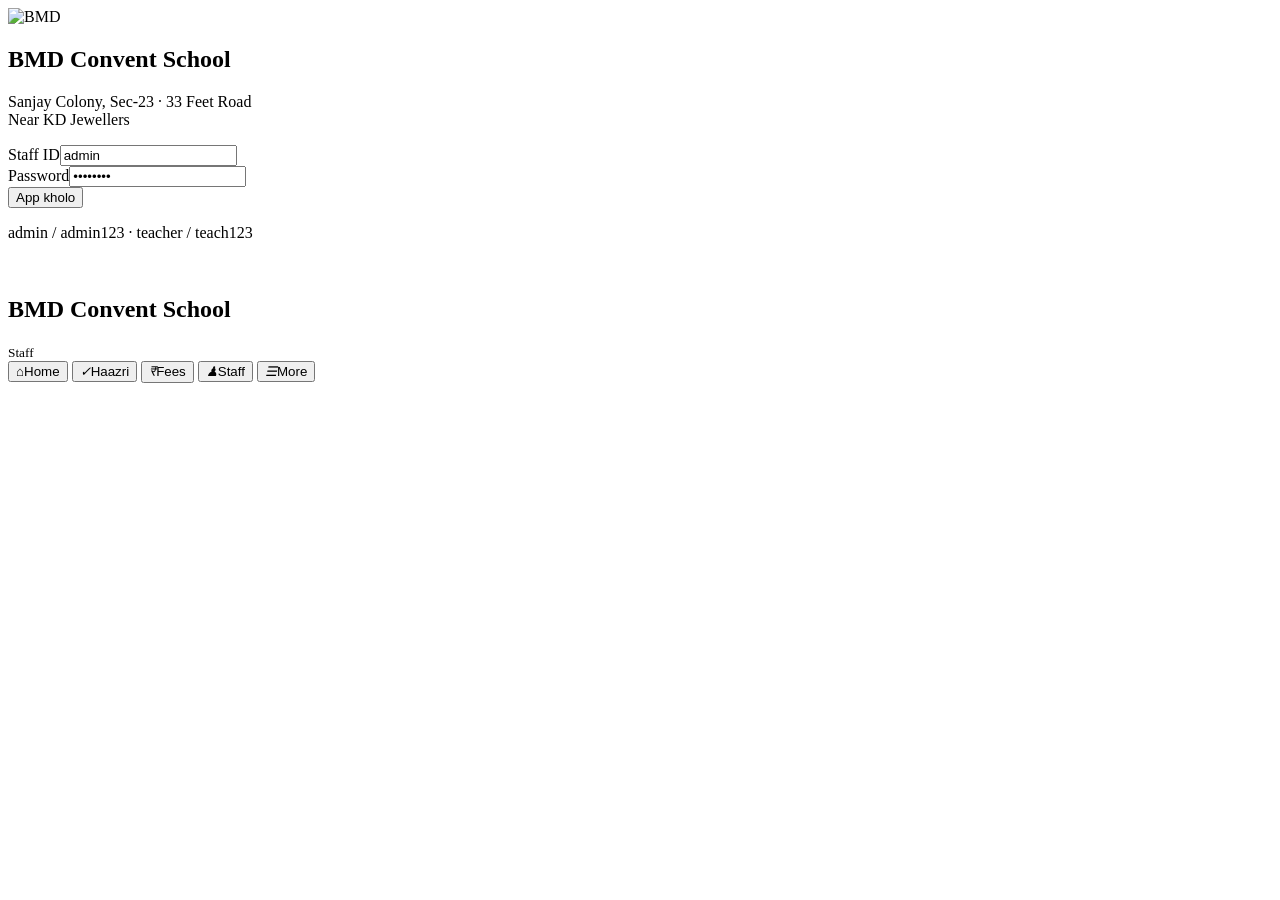
==== mobile.html @ caa20724 "Add files via upload" ====
<!DOCTYPE html>
<html lang="hi">
<head>
  <meta charset="UTF-8" />
  <meta name="viewport" content="width=device-width, initial-scale=1, viewport-fit=cover" />
  <meta name="theme-color" content="#7a1f2b" />
  <title>BMD Convent School</title>
  <link rel="manifest" href="./manifest.json" />
  <link rel="icon" href="./icons/icon.svg" />
  <link rel="stylesheet" href="./css/mobile.css" />
</head>
<body>
  <div class="phone">
    <section id="login" class="login">
      <img class="crest" src="./icons/crest.svg" alt="BMD" />
      <h1>BMD Convent School</h1>
      <p class="addr">Sanjay Colony, Sec-23 · 33 Feet Road<br>Near KD Jewellers</p>
      <div class="login-box">
        <div class="field"><label>Staff ID</label><input id="user" value="admin" /></div>
        <div class="field"><label>Password</label><input id="pass" type="password" value="admin123" /></div>
        <button class="btn" onclick="login()">App kholo</button>
        <div id="err" class="hint" style="color:#7a1f2b"></div>
        <p class="hint">admin / admin123 · teacher / teach123</p>
      </div>
    </section>

    <section id="app" class="hidden">
      <header class="head">
        <img src="./icons/crest.svg" alt="" />
        <div>
          <h2>BMD Convent School</h2>
          <small id="who">Staff</small>
        </div>
      </header>
      <div class="screen" id="screen"></div>
      <nav class="tabbar">
        <button class="tab active" data-tab="home" onclick="go('home')"><i>⌂</i>Home</button>
        <button class="tab" data-tab="attend" onclick="go('attend')"><i>✓</i>Haazri</button>
        <button class="tab" data-tab="fees" onclick="go('fees')"><i>₹</i>Fees</button>
        <button class="tab" data-tab="staff" onclick="go('staff')"><i>♟</i>Staff</button>
        <button class="tab" data-tab="more" onclick="go('more')"><i>☰</i>More</button>
      </nav>
    </section>
  </div>
  <script src="./js/store.js"></script>
  <script src="./js/mobile.js"></script>
</body>
</html>
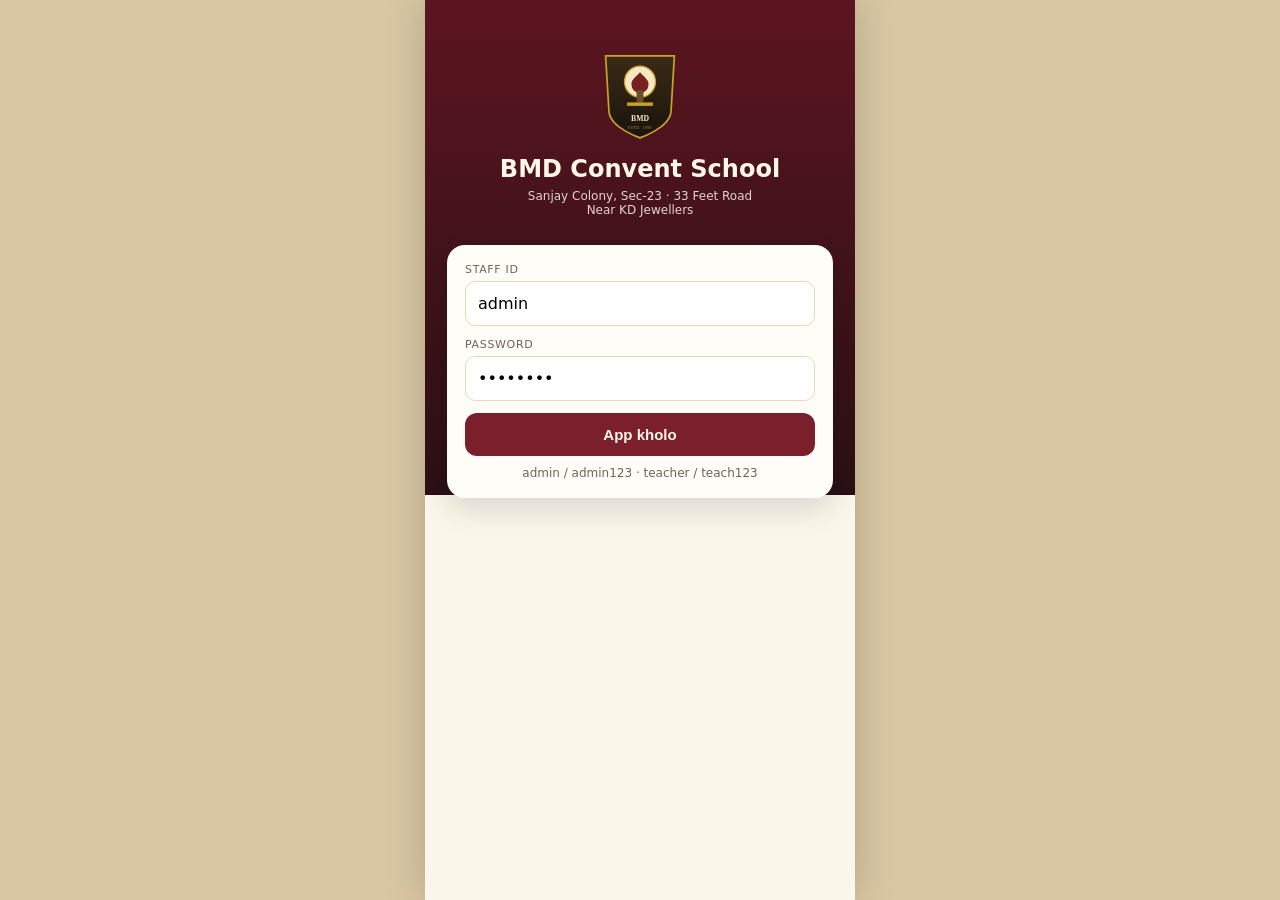
==== commit 3e5cbba1: "Update mobile.html" ====
--- a/mobile.html
+++ b/mobile.html
@@ -6,13 +6,13 @@
   <meta name="theme-color" content="#7a1f2b" />
   <title>BMD Convent School</title>
   <link rel="manifest" href="./manifest.json" />
-  <link rel="icon" href="./icons/icon.svg" />
-  <link rel="stylesheet" href="./css/mobile.css" />
+  <link rel="icon" href="./icons/.svg" />
+  <link rel="stylesheet" href="./mobile.css" />
 </head>
 <body>
   <div class="phone">
     <section id="login" class="login">
-      <img class="crest" src="./icons/crest.svg" alt="BMD" />
+      <img class="crest" src="./crest.svg" alt="BMD" />
       <h1>BMD Convent School</h1>
       <p class="addr">Sanjay Colony, Sec-23 · 33 Feet Road<br>Near KD Jewellers</p>
       <div class="login-box">
@@ -26,7 +26,7 @@
 
     <section id="app" class="hidden">
       <header class="head">
-        <img src="./icons/crest.svg" alt="" />
+        <img src="./crest.svg" alt="" />
         <div>
           <h2>BMD Convent School</h2>
           <small id="who">Staff</small>
@@ -42,7 +42,7 @@
       </nav>
     </section>
   </div>
-  <script src="./js/store.js"></script>
-  <script src="./js/mobile.js"></script>
+  <script src="./store.js"></script>
+  <script src="./mobile.js"></script>
 </body>
 </html>
--- a/mobile.css
+++ b/mobile.css
@@ -0,0 +1,112 @@
+:root {
+  --maroon: #7a1f2b;
+  --maroon2: #5c1520;
+  --gold: #c9a227;
+  --cream: #fbf6ea;
+  --ink: #1c1914;
+  --muted: #6d6456;
+  --card: #fffdf8;
+  --line: #ead9b4;
+  --ok: #2f5d3a;
+  --due: #8a4b12;
+}
+* { box-sizing: border-box; margin: 0; padding: 0; }
+html, body { height: 100%; }
+body {
+  font-family: "Segoe UI", "Noto Sans Devanagari", system-ui, sans-serif;
+  background: #d9c7a3;
+  color: var(--ink);
+}
+.phone {
+  max-width: 430px;
+  min-height: 100%;
+  margin: 0 auto;
+  background: var(--cream);
+  position: relative;
+  box-shadow: 0 0 40px rgba(0,0,0,.18);
+}
+.hidden { display: none !important; }
+
+.login {
+  min-height: 100vh;
+  padding: 48px 22px 28px;
+  background: linear-gradient(#5c1520, #2a1014 55%, #fbf6ea 55%);
+  color: #fff8e8;
+}
+.login .crest { width: 86px; margin: 0 auto 12px; display: block; }
+.login h1 { text-align: center; font-size: 24px; }
+.login .addr { text-align: center; font-size: 12px; opacity: .85; margin: 6px 0 28px; }
+.login-box {
+  background: var(--card);
+  color: var(--ink);
+  border-radius: 18px;
+  padding: 18px;
+  box-shadow: 0 12px 30px rgba(0,0,0,.12);
+}
+.field { margin-bottom: 12px; }
+.field label { display: block; font-size: 11px; letter-spacing: .06em; text-transform: uppercase; color: var(--muted); margin-bottom: 5px; }
+.field input {
+  width: 100%; border: 1px solid var(--line); background: #fff; padding: 12px; border-radius: 10px; font: inherit;
+}
+.btn {
+  width: 100%; border: 0; background: var(--maroon); color: #fff8e8;
+  padding: 13px; border-radius: 12px; font-weight: 700; font-size: 15px; cursor: pointer;
+}
+.btn.ghost { background: #fff; color: var(--ink); border: 1px solid var(--line); }
+.hint { font-size: 12px; color: var(--muted); margin-top: 10px; text-align: center; }
+
+.head {
+  background: var(--maroon);
+  color: #fff8e8;
+  padding: 14px 16px 16px;
+  display: flex; align-items: center; gap: 10px;
+}
+.head img { width: 40px; }
+.head h2 { font-size: 16px; line-height: 1.2; }
+.head small { display: block; opacity: .8; font-size: 11px; font-weight: 400; }
+.screen { padding: 14px 14px 88px; }
+.grid { display: grid; grid-template-columns: 1fr 1fr; gap: 10px; }
+.tile {
+  background: var(--card);
+  border: 1px solid var(--line);
+  border-radius: 16px;
+  padding: 14px;
+  min-height: 92px;
+}
+.tile b { display: block; font-size: 22px; margin-top: 8px; }
+.tile span { font-size: 12px; color: var(--muted); }
+.list { display: flex; flex-direction: column; gap: 8px; }
+.item {
+  background: var(--card);
+  border: 1px solid var(--line);
+  border-radius: 14px;
+  padding: 12px;
+  display: flex; justify-content: space-between; align-items: center; gap: 8px;
+}
+.item h4 { font-size: 14px; }
+.item p { font-size: 12px; color: var(--muted); }
+.chip { font-size: 11px; padding: 3px 8px; border-radius: 999px; background: #efe4c8; }
+.chip.ok { background: #dce8d8; color: var(--ok); }
+.chip.warn { background: #f6e3b8; color: var(--due); }
+.tabbar {
+  position: sticky; bottom: 0;
+  background: #fffdf8;
+  border-top: 1px solid var(--line);
+  display: grid; grid-template-columns: repeat(5, 1fr);
+  padding: 8px 4px 12px;
+}
+.tab {
+  border: 0; background: none; font-size: 10px; color: var(--muted); cursor: pointer;
+}
+.tab.active { color: var(--maroon); font-weight: 700; }
+.tab i { display: block; font-style: normal; font-size: 18px; margin-bottom: 2px; }
+.rowbtns { display: flex; gap: 8px; margin-top: 8px; }
+.rowbtns .btn { padding: 9px; font-size: 13px; }
+.search {
+  width: 100%; margin-bottom: 10px; padding: 10px 12px;
+  border-radius: 12px; border: 1px solid var(--line); background: #fff;
+}
+.notice {
+  background: #fff3d6; border: 1px solid #e6c984; border-radius: 14px;
+  padding: 12px; margin-bottom: 12px; font-size: 13px;
+}
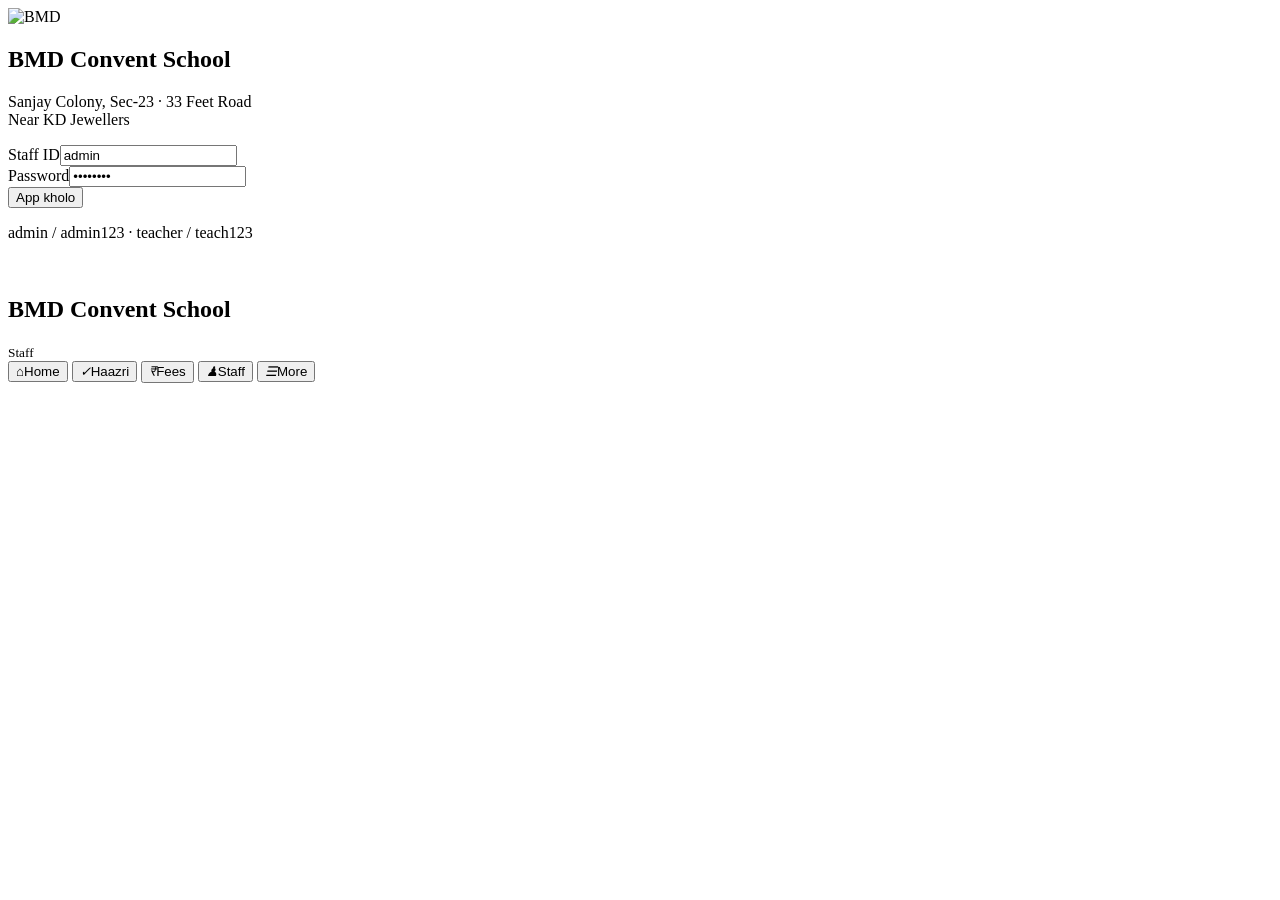
==== commit 261b4867: "Add files via upload" ====
--- a/mobile.html
+++ b/mobile.html
@@ -6,13 +6,13 @@
   <meta name="theme-color" content="#7a1f2b" />
   <title>BMD Convent School</title>
   <link rel="manifest" href="./manifest.json" />
-  <link rel="icon" href="./icons/.svg" />
-  <link rel="stylesheet" href="./mobile.css" />
+  <link rel="icon" href="./icons/icon.svg" />
+  <link rel="stylesheet" href="./css/mobile.css" />
 </head>
 <body>
   <div class="phone">
     <section id="login" class="login">
-      <img class="crest" src="./crest.svg" alt="BMD" />
+      <img class="crest" src="./icons/crest.svg" alt="BMD" />
       <h1>BMD Convent School</h1>
       <p class="addr">Sanjay Colony, Sec-23 · 33 Feet Road<br>Near KD Jewellers</p>
       <div class="login-box">
@@ -26,7 +26,7 @@
 
     <section id="app" class="hidden">
       <header class="head">
-        <img src="./crest.svg" alt="" />
+        <img src="./icons/crest.svg" alt="" />
         <div>
           <h2>BMD Convent School</h2>
           <small id="who">Staff</small>
@@ -42,7 +42,7 @@
       </nav>
     </section>
   </div>
-  <script src="./store.js"></script>
-  <script src="./mobile.js"></script>
+  <script src="./js/store.js"></script>
+  <script src="./js/mobile.js"></script>
 </body>
 </html>
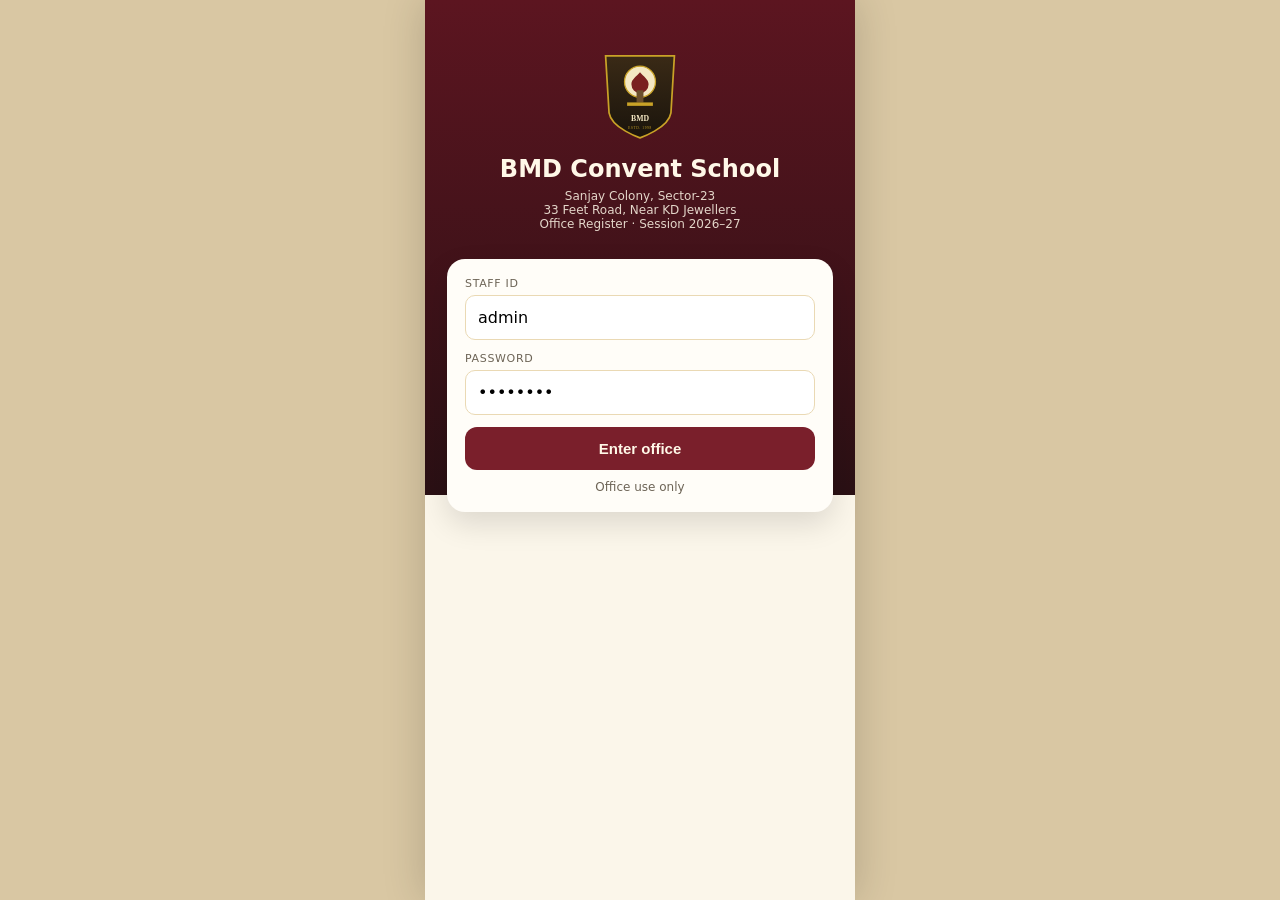
==== commit fa065294: "Add files via upload" ====
--- a/mobile.html
+++ b/mobile.html
@@ -3,30 +3,30 @@
 <head>
   <meta charset="UTF-8" />
   <meta name="viewport" content="width=device-width, initial-scale=1, viewport-fit=cover" />
-  <meta name="theme-color" content="#7a1f2b" />
-  <title>BMD Convent School</title>
+  <meta name="theme-color" content="#3f1018" />
+  <title>BMD Convent School — Office</title>
   <link rel="manifest" href="./manifest.json" />
-  <link rel="icon" href="./icons/icon.svg" />
-  <link rel="stylesheet" href="./css/mobile.css" />
+  <link rel="icon" href="./icon.svg" />
+  <link rel="stylesheet" href="./mobile.css" />
 </head>
 <body>
   <div class="phone">
     <section id="login" class="login">
-      <img class="crest" src="./icons/crest.svg" alt="BMD" />
+      <img class="crest" src="./crest.svg" alt="BMD" />
       <h1>BMD Convent School</h1>
-      <p class="addr">Sanjay Colony, Sec-23 · 33 Feet Road<br>Near KD Jewellers</p>
+      <p class="addr">Sanjay Colony, Sector-23<br>33 Feet Road, Near KD Jewellers<br>Office Register · Session 2026–27</p>
       <div class="login-box">
-        <div class="field"><label>Staff ID</label><input id="user" value="admin" /></div>
-        <div class="field"><label>Password</label><input id="pass" type="password" value="admin123" /></div>
-        <button class="btn" onclick="login()">App kholo</button>
-        <div id="err" class="hint" style="color:#7a1f2b"></div>
-        <p class="hint">admin / admin123 · teacher / teach123</p>
+        <div class="field"><label>Staff ID</label><input id="user" value="admin" autocomplete="username" /></div>
+        <div class="field"><label>Password</label><input id="pass" type="password" value="admin123" autocomplete="current-password" /></div>
+        <button class="btn" onclick="login()">Enter office</button>
+        <div id="err" class="hint" style="color:#6b1c28"></div>
+        <p class="hint">Office use only</p>
       </div>
     </section>
 
     <section id="app" class="hidden">
       <header class="head">
-        <img src="./icons/crest.svg" alt="" />
+        <img src="./crest.svg" alt="" />
         <div>
           <h2>BMD Convent School</h2>
           <small id="who">Staff</small>
@@ -35,14 +35,14 @@
       <div class="screen" id="screen"></div>
       <nav class="tabbar">
         <button class="tab active" data-tab="home" onclick="go('home')"><i>⌂</i>Home</button>
-        <button class="tab" data-tab="attend" onclick="go('attend')"><i>✓</i>Haazri</button>
+        <button class="tab" data-tab="attend" onclick="go('attend')"><i>✓</i>Attendance</button>
         <button class="tab" data-tab="fees" onclick="go('fees')"><i>₹</i>Fees</button>
-        <button class="tab" data-tab="staff" onclick="go('staff')"><i>♟</i>Staff</button>
+        <button class="tab" data-tab="staff" onclick="go('staff')"><i>•</i>Staff</button>
         <button class="tab" data-tab="more" onclick="go('more')"><i>☰</i>More</button>
       </nav>
     </section>
   </div>
-  <script src="./js/store.js"></script>
-  <script src="./js/mobile.js"></script>
+  <script src="./store.js"></script>
+  <script src="./mobile.js"></script>
 </body>
 </html>
--- a/mobile.css
+++ b/mobile.css
@@ -0,0 +1,112 @@
+:root {
+  --maroon: #7a1f2b;
+  --maroon2: #5c1520;
+  --gold: #c9a227;
+  --cream: #fbf6ea;
+  --ink: #1c1914;
+  --muted: #6d6456;
+  --card: #fffdf8;
+  --line: #ead9b4;
+  --ok: #2f5d3a;
+  --due: #8a4b12;
+}
+* { box-sizing: border-box; margin: 0; padding: 0; }
+html, body { height: 100%; }
+body {
+  font-family: "Segoe UI", "Noto Sans Devanagari", system-ui, sans-serif;
+  background: #d9c7a3;
+  color: var(--ink);
+}
+.phone {
+  max-width: 430px;
+  min-height: 100%;
+  margin: 0 auto;
+  background: var(--cream);
+  position: relative;
+  box-shadow: 0 0 40px rgba(0,0,0,.18);
+}
+.hidden { display: none !important; }
+
+.login {
+  min-height: 100vh;
+  padding: 48px 22px 28px;
+  background: linear-gradient(#5c1520, #2a1014 55%, #fbf6ea 55%);
+  color: #fff8e8;
+}
+.login .crest { width: 86px; margin: 0 auto 12px; display: block; }
+.login h1 { text-align: center; font-size: 24px; }
+.login .addr { text-align: center; font-size: 12px; opacity: .85; margin: 6px 0 28px; }
+.login-box {
+  background: var(--card);
+  color: var(--ink);
+  border-radius: 18px;
+  padding: 18px;
+  box-shadow: 0 12px 30px rgba(0,0,0,.12);
+}
+.field { margin-bottom: 12px; }
+.field label { display: block; font-size: 11px; letter-spacing: .06em; text-transform: uppercase; color: var(--muted); margin-bottom: 5px; }
+.field input {
+  width: 100%; border: 1px solid var(--line); background: #fff; padding: 12px; border-radius: 10px; font: inherit;
+}
+.btn {
+  width: 100%; border: 0; background: var(--maroon); color: #fff8e8;
+  padding: 13px; border-radius: 12px; font-weight: 700; font-size: 15px; cursor: pointer;
+}
+.btn.ghost { background: #fff; color: var(--ink); border: 1px solid var(--line); }
+.hint { font-size: 12px; color: var(--muted); margin-top: 10px; text-align: center; }
+
+.head {
+  background: var(--maroon);
+  color: #fff8e8;
+  padding: 14px 16px 16px;
+  display: flex; align-items: center; gap: 10px;
+}
+.head img { width: 40px; }
+.head h2 { font-size: 16px; line-height: 1.2; }
+.head small { display: block; opacity: .8; font-size: 11px; font-weight: 400; }
+.screen { padding: 14px 14px 88px; }
+.grid { display: grid; grid-template-columns: 1fr 1fr; gap: 10px; }
+.tile {
+  background: var(--card);
+  border: 1px solid var(--line);
+  border-radius: 16px;
+  padding: 14px;
+  min-height: 92px;
+}
+.tile b { display: block; font-size: 22px; margin-top: 8px; }
+.tile span { font-size: 12px; color: var(--muted); }
+.list { display: flex; flex-direction: column; gap: 8px; }
+.item {
+  background: var(--card);
+  border: 1px solid var(--line);
+  border-radius: 14px;
+  padding: 12px;
+  display: flex; justify-content: space-between; align-items: center; gap: 8px;
+}
+.item h4 { font-size: 14px; }
+.item p { font-size: 12px; color: var(--muted); }
+.chip { font-size: 11px; padding: 3px 8px; border-radius: 999px; background: #efe4c8; }
+.chip.ok { background: #dce8d8; color: var(--ok); }
+.chip.warn { background: #f6e3b8; color: var(--due); }
+.tabbar {
+  position: sticky; bottom: 0;
+  background: #fffdf8;
+  border-top: 1px solid var(--line);
+  display: grid; grid-template-columns: repeat(5, 1fr);
+  padding: 8px 4px 12px;
+}
+.tab {
+  border: 0; background: none; font-size: 10px; color: var(--muted); cursor: pointer;
+}
+.tab.active { color: var(--maroon); font-weight: 700; }
+.tab i { display: block; font-style: normal; font-size: 18px; margin-bottom: 2px; }
+.rowbtns { display: flex; gap: 8px; margin-top: 8px; }
+.rowbtns .btn { padding: 9px; font-size: 13px; }
+.search {
+  width: 100%; margin-bottom: 10px; padding: 10px 12px;
+  border-radius: 12px; border: 1px solid var(--line); background: #fff;
+}
+.notice {
+  background: #fff3d6; border: 1px solid #e6c984; border-radius: 14px;
+  padding: 12px; margin-bottom: 12px; font-size: 13px;
+}
